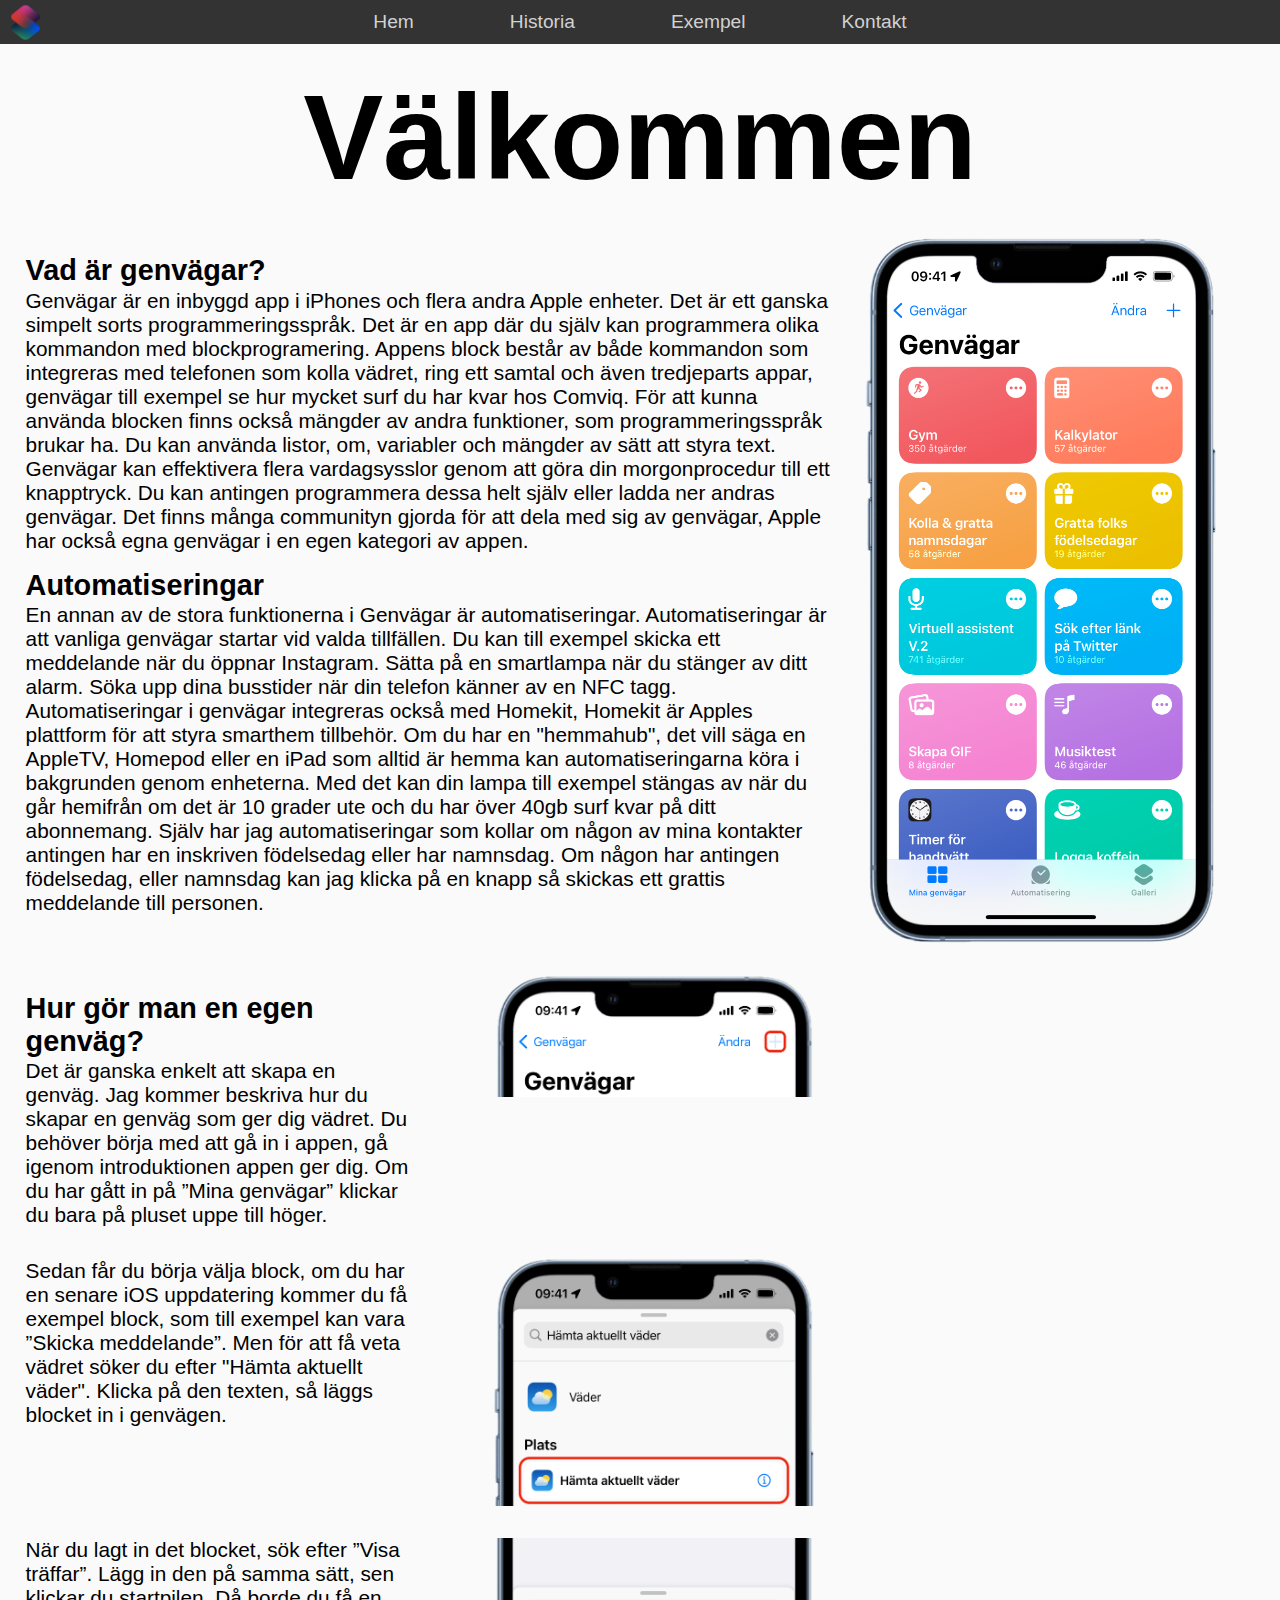
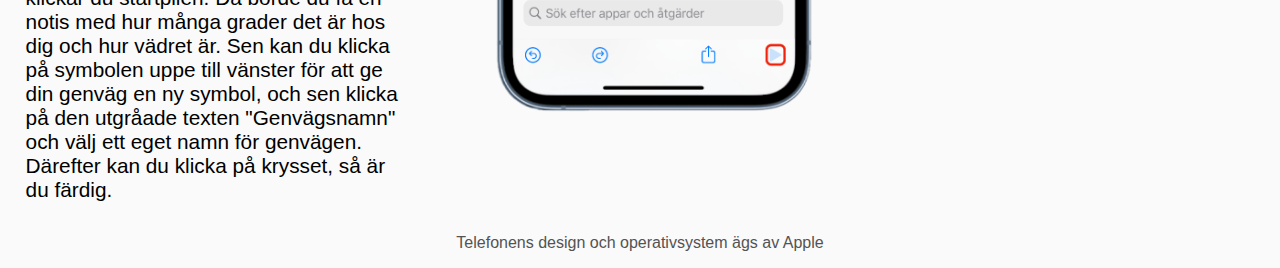
==== index.html @ bc95b7c4 "kopierade in koden" ====
<!DOCTYPE html>
<html lang="sv">

<head>
    <meta charset="UTF-8">
    <meta name="viewport" content="width=device-width, initial-scale=1.0">
    <title>Genvägar</title>
    <meta
    name="description"
    content="En hemsida för genvägar"
    >
    <meta name="theme-color" content="rgb(51,51,51)"/>

    <link rel="icon" href="pictures/shortcut-logo.svg">

    <link rel="stylesheet" href="css/global.css">
    <link rel="stylesheet" href="css/hem.css">

    <script src="script/script.js" defer> </script>
</head>
<body>
    <a class="Hidden-link" href="#Main-content">
        Gå direkt till huvudinnehållet
    </a>
    <header style="z-index: 2">
        <div class="logo">
            <a href="index.html" class="shortcut_logo"><img src="pictures/shortcut-logo.svg" alt="Genvägar loggan" width="35" height="35"></a>
        </div>
        <nav class="menu">
            <button id="hamburgare" class="hamburgare-knapp disable-tap-zoom">
menu
            </button>
                <ul class="disable-tap-zoom">
                    <li><a href="index.html">Hem</a></li>
                    <li><a href="historia.html">Historia</a></li>
                    <li><a href="exempel.html">Exempel</a></li>
                    <li><a href="kontakt.html">Kontakt</a></li>
                </ul>
        </nav>
    </header>
    <main id="Main-content" class="main-grid">
        <h1 class="rubrik">Välkommen</h1>
        <div class="Text-container">
        <h2 class="hem-text mini-rubrik">Vad är genvägar?</h2>
        <p class="hem-text text">
        Genvägar är en inbyggd app i iPhones och flera andra Apple enheter. Det är ett ganska simpelt sorts programmeringsspråk. Det är en app där du själv kan programmera olika kommandon med blockprogramering. Appens block består av både kommandon som integreras med telefonen som kolla vädret, ring ett samtal och även tredjeparts appar, genvägar till exempel se hur mycket surf du har kvar hos Comviq. För att kunna använda blocken finns också mängder av andra funktioner, som programmeringsspråk brukar ha. Du kan använda listor, om, variabler och mängder av sätt att styra text. Genvägar kan effektivera flera vardagsysslor genom att göra din morgonprocedur till ett knapptryck. Du kan antingen programmera dessa helt själv eller ladda ner andras genvägar. Det finns många communityn gjorda för att dela med sig av genvägar, Apple har också egna genvägar i en egen kategori av   appen.</p>
        <h2 class="hem-text mini-rubrik">Automatiseringar</h2>
        <p class="hem-text text">
            En annan av de stora funktionerna i Genvägar är automatiseringar. Automatiseringar är att vanliga genvägar startar vid valda tillfällen. Du kan till exempel skicka ett meddelande när du öppnar Instagram. Sätta på en smartlampa när du stänger av ditt alarm. Söka upp dina busstider när din telefon känner av en NFC tagg. Automatiseringar i genvägar integreras också med Homekit, Homekit är Apples plattform för att styra smarthem tillbehör. Om du har en "hemmahub", det vill säga en AppleTV, Homepod eller en iPad som alltid är hemma kan automatiseringarna köra i bakgrunden genom enheterna. Med det kan din lampa till exempel stängas av när du går hemifrån om det är 10 grader ute och du har över 40gb surf kvar på ditt abonnemang. Själv har jag automatiseringar som kollar om någon av mina kontakter antingen har en inskriven födelsedag eller har namnsdag. Om någon har antingen födelsedag, eller namnsdag kan jag klicka på en knapp så skickas ett grattis meddelande till personen.</p>
    </div>
        <img src="pictures/instructions/shortcut-picture.png" alt="Appen genvägar" class="Shortcut-phone" width="350" height="705">
    <div class="instruktion1 instruktion">
        <h2 class="hem-text mini-rubrik">Hur gör man en egen genväg?</h2>
        <p class="hem-text text">Det är ganska enkelt att skapa en genväg. Jag kommer beskriva hur du skapar en genväg som ger dig vädret. Du behöver börja med att gå in i appen, gå igenom introduktionen appen ger dig. Om du har gått in på ”Mina genvägar” klickar du bara på pluset uppe till höger.</p>
    </div>
    <img src="pictures/instructions/shortcut-instruction1.png" alt="Plus markerat" width="700" height="265" class="instruktion2 Shortcut-phone instruktion">
    <p class="hem-text text instruktion3 instruktion">Sedan får du börja välja block, om du har en senare iOS uppdatering kommer du få exempel block, som till exempel kan vara ”Skicka meddelande”. Men för att få veta vädret söker du efter "Hämta aktuellt väder". Klicka på den texten, så läggs blocket in i genvägen. </p>
    <img src="pictures/instructions/shortcut-instruction2.png" alt="Blocket som ska väljas markerat" width="700" height="540" class="instruktion4 Shortcut-phone instruktion">
    <p class="hem-text text instruktion5 instruktion">När du lagt in det blocket, sök efter ”Visa träffar”. Lägg in den på samma sätt, sen klickar du startpilen. Då borde du få en notis med hur många grader det är hos dig och hur vädret är. Sen kan du klicka på symbolen uppe till vänster för att ge din genväg en ny symbol, och sen klicka på den utgråade texten "Genvägsnamn" och välj ett eget namn för genvägen. Därefter kan du klicka på krysset, så är du färdig.</p>
    <img src="pictures/instructions/shortcut-instruction3.png" alt="Kör knappen markrad" width="700" height="380" class="instruktion6 Shortcut-phone instruktion">
    </main>
<footer>
    <p class="copyright-text">
        Telefonens design och operativsystem ägs av Apple
    </p>
</footer>
</body>
</html>
---- css/global.css ----
@font-face {
    font-family: 'Material Icons';
    font-style: normal;
    font-weight: 400;
    src: url('../fonts/icons.woff2') format('woff2');
}

* { margin: 0; padding: 0; }

:focus-visible {
    outline: 5px solid hsl(113, 66%, 55%);
    border-radius: 5px;
}
.Hidden-link {
    position: absolute;
    left: -10000px;
    background-color: rgb(10, 10, 10);
    z-index: 10;
}
.Hidden-link:focus-visible {
    position: relative;
    left: 0;
    top: 0;
    width: 100%;
    margin: 0;
    display: block;
    outline: none;
    padding-top: 10px;
    padding-bottom: 10px;
    padding-left: 10px;
    border-radius: 0px;
    color: rgb(241, 241, 241);
}
body {
    font-family: -apple-system, BlinkMacSystemFont, sans-serif;
    background-color: hsl(0, 0%, 98%);
    height: fit-content;
}
@media (prefers-color-scheme: dark) {
    body {
        background-color: hsl(0, 0%, 93%);
    }
}
header {
    display: flex;
    flex-direction: row;
    background-color: rgb(51,51,51);
    position: sticky; top: 0; width: 100%;
    height: 44px;
    align-items: center;
}
.menu {
    display: flex;
    flex-grow: 1;
    justify-content: center;
    align-items: center;
    font-size: 1.2rem;
    margin-right: 3.2rem;
}
.menu ul {
    display: flex;
    column-gap: clamp(0vw,5em,10vw);
    justify-content: center;
    align-items: center;
    color: rgba(238,238,238,255);
    list-style-type: none;
}
.menu ul a{
color: rgb(209, 209, 209);
text-decoration: none;
}
.shortcut_logo img{
    width: 2.2rem;
    align-self: center;
}
.shortcut_logo {
    height: max-content;
    display:flex;
}
.logo {
    margin: 0 0.5rem;
    display: flex;
}
.hamburgare-knapp {
    font-family: "Material Icons";
    display: none;
    color: rgb(209, 209, 209);
    background: none;
    border: none;
    font-size: 2rem;
}
.hamburgare-knapp:focus:not(:focus-visible){
    outline: none;
}
@media (hover: hover) {
    .menu ul a:hover,
    .menu ul a:focus-visible{
    background: linear-gradient(140deg, #ce3459, #094f97);
    -webkit-background-clip: text;
    background-clip: text;
    -webkit-text-fill-color: transparent;
    }
    .hamburgare-knapp:hover,
    .hamburgare-knapp:focus-visible{
    background: linear-gradient(140deg, #ce3459, #094f97);
    -webkit-background-clip: text;
    background-clip: text;
    -webkit-text-fill-color: transparent;
    }
    .menu ul a:focus-visible {
    outline: 2px solid hsl(113, 100%, 80%);
    }
    .hamburgare-knapp:focus-visible {
    outline: 2px solid hsl(113, 100%, 80%);
    }
    .shortcut_logo:focus-visible{
    outline: 2px solid hsl(113, 100%, 80%);
    }
}

.rubrik {
    text-align: center;
    font-size: clamp(3rem,10vw,7.5rem);
    margin-top: 1.5rem;
}
.mini-rubrik {
    font-size: 180%;
    margin-bottom: 0.1rem;
    margin-top: 1rem;
}
.text {
    font-size: 130%;
}

.copyright-text {
    color: rgb(83, 83, 83);
    font-size: 1rem;
    text-align: center;
    margin-top: 2rem;
    margin-bottom: 1rem;

}
@media screen and (max-width: 600px) {
    header {
    position: sticky;
    top: 0; 
    width: 100%;
    height: 48px;
    max-height: 75vh;
    transition: none 0.3s;
    }
    header .menu ul {
        display: none;
        top: 300%;
        flex-grow: 1;
        justify-content: space-evenly;
    }
    header.open .menu ul {
        display: flex;
        flex-direction: column;
    }
    header.open {
        height: 75vh;
        align-items: flex-start;
        padding-top: 0.4rem;
        transition-property: height, align-items;
    }
    header.open .hamburgare-knapp {
        margin-top: 0.1rem;
    }
    .hamburgare-knapp {
        display: block;
    }
    header.open .logo {
        transition: none;
    }
    header .menu {
        position: relative;
        flex-direction: column;
        align-self: stretch;
        font-size: 2rem;
    }
    .mini-rubrik {
        font-size: 135%;

    }
    .text {
        font-size: 110%;
    }
}
.disable-tap-zoom {
    touch-action: manipulation;
}
---- css/hem.css ----
.main-grid {
    margin: clamp(1rem, 2vw, 3rem);
    margin-top: 0px;
    display: grid;
    grid-template-rows: min-content min-content min-content min-content min-content;
    grid-template-columns: 1fr 1fr 1fr;
    grid-template-areas:
        "head head head"
        "text text pic"
        "ins1 ins2 no"
        "ins3 ins4 no"
        "ins5 ins6 no"
    ;
    gap: 2rem;
}

.hem-text {
    text-align: left;
    max-width: 1000px;
}

.rubrik {
    grid-area: head;
}

.Text-container {
    grid-area: text;
}

.Shortcut-phone {
    grid-area: pic;
    max-width: 100%;
    object-fit: contain;
    height: auto;
    align-self: start;
}

.instruktion1 {
    grid-area: ins1;
}

.instruktion2 {
    grid-area: ins2;
}

.instruktion3 {
    grid-area: ins3;
}

.instruktion4 {
    grid-area: ins4;
}

.instruktion5 {
    grid-area: ins5;
}

.instruktion6 {
    grid-area: ins6;
}
.instruktion2, .instruktion4, .instruktion6 {
    margin-left: 3rem;
    width: 20rem;
    height: auto;
}
@media screen and (max-width: 950px) {
    .main-grid {
        grid-template-areas:
        "head head head"
        "text text pic"
        "ins1 ins1 ins2"
        "ins3 ins3 ins4"
        "ins5 ins5 ins6"
    ;
    }
    .instruktion2, .instruktion4, .instruktion6 {
        margin-left: 0rem;
    }
}
@media screen and (max-width: 600px) {
    .Shortcut-phone {
        justify-self: center;
    }
    .main-grid {
        grid-template-columns: 100%;
        grid-template-rows: min-content min-content min-content;
        padding-right: 0px;
        margin-top: clamp(1rem, 2vw, 3rem);
        grid-template-areas:
            "head"
            "text"
            "pic"
            "ins1"
            "ins2"
            "ins3"
            "ins4"
            "ins5"
            "ins6";
    }

    .Shortcut-phone {
        max-width: 50%;
    }
    .instruktion2, .instruktion4, .instruktion6 {
        justify-self: center;
    }
}
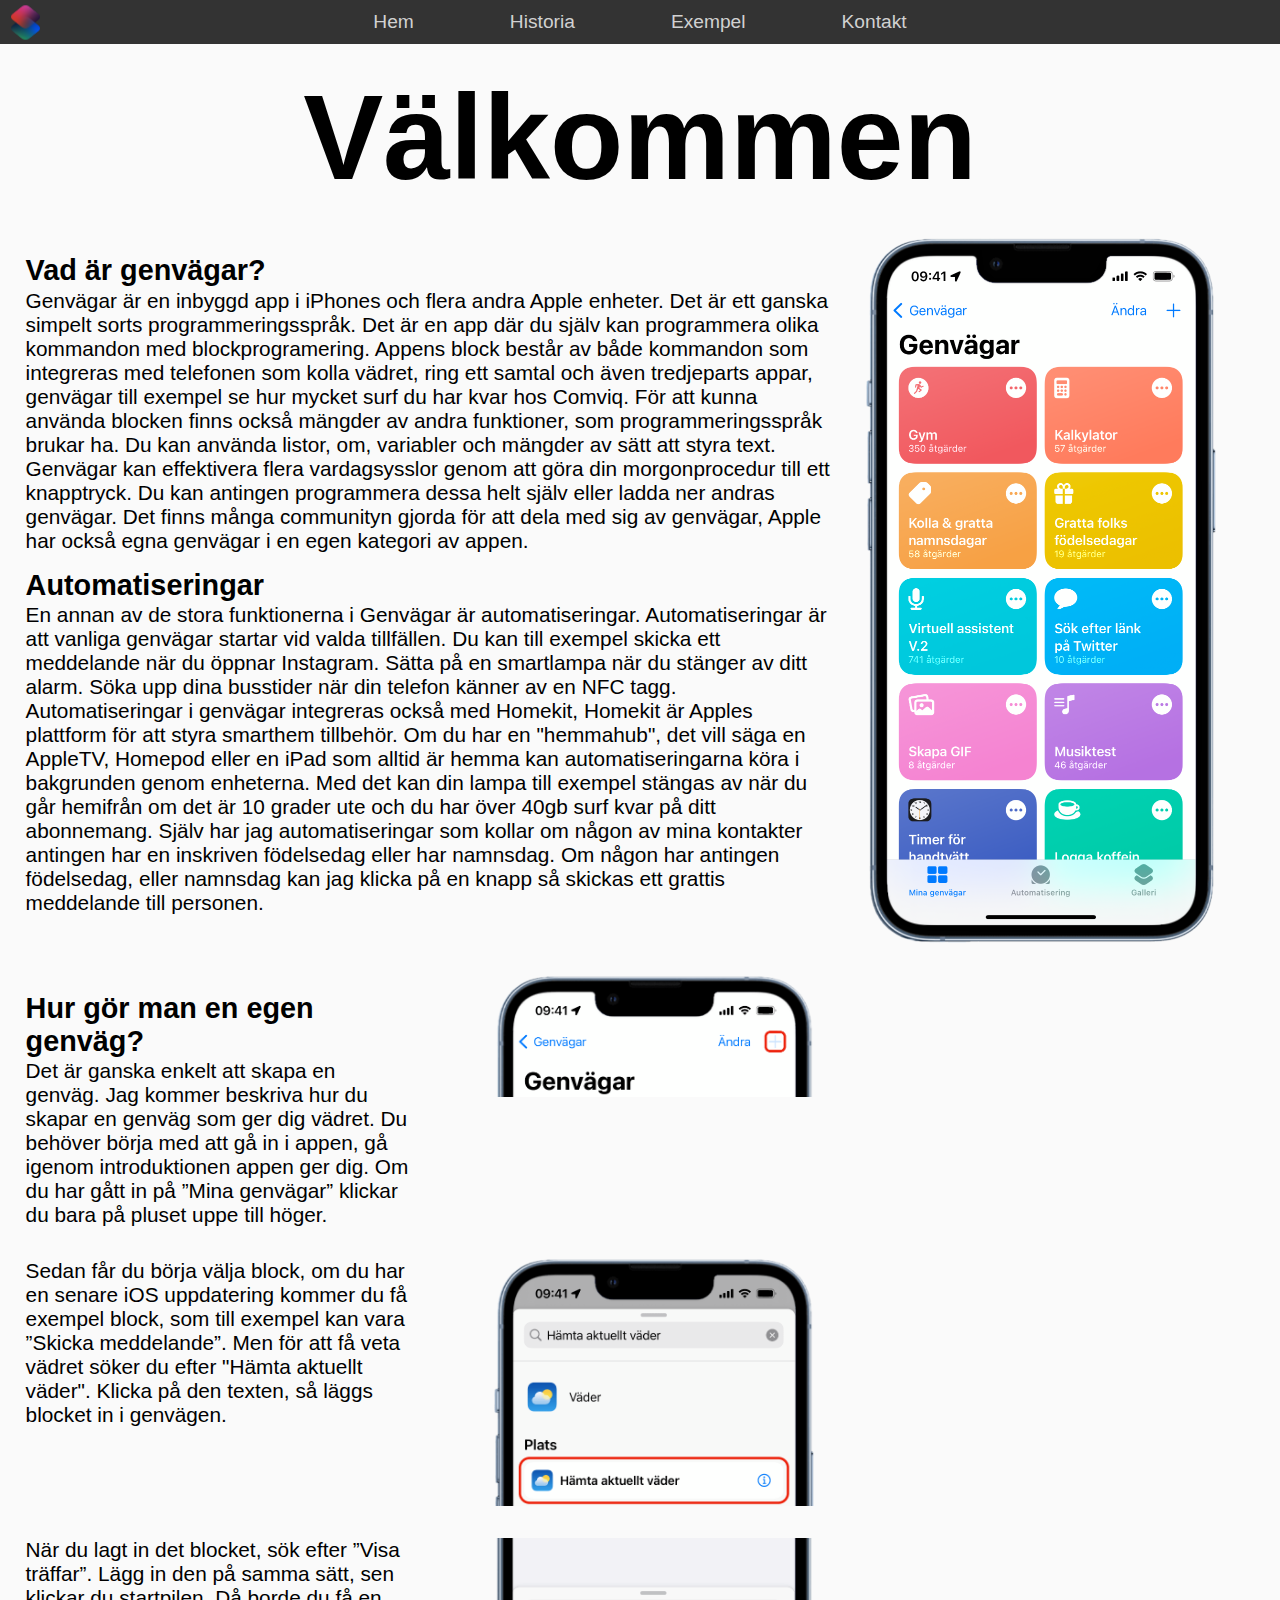
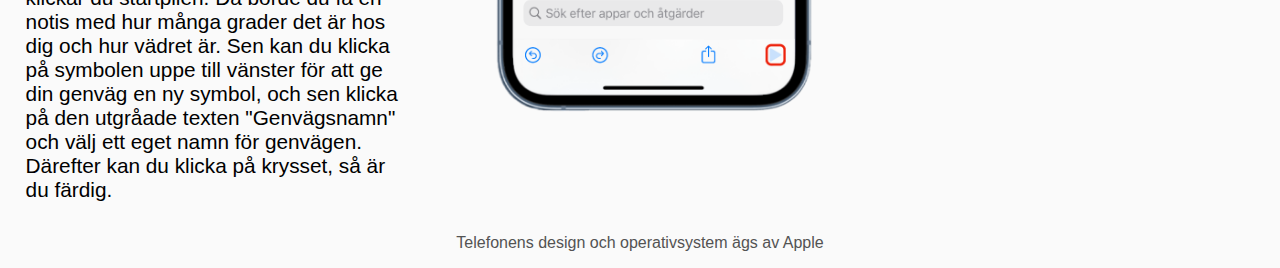
==== commit e31d5363: "Fixade det Andreas ville" ====
--- a/index.html
+++ b/index.html
@@ -1,68 +1 @@
-<!DOCTYPE html>
-<html lang="sv">
-
-<head>
-    <meta charset="UTF-8">
-    <meta name="viewport" content="width=device-width, initial-scale=1.0">
-    <title>Genvägar</title>
-    <meta
-    name="description"
-    content="En hemsida för genvägar"
-    >
-    <meta name="theme-color" content="rgb(51,51,51)"/>
-
-    <link rel="icon" href="pictures/shortcut-logo.svg">
-
-    <link rel="stylesheet" href="css/global.css">
-    <link rel="stylesheet" href="css/hem.css">
-
-    <script src="script/script.js" defer> </script>
-</head>
-<body>
-    <a class="Hidden-link" href="#Main-content">
-        Gå direkt till huvudinnehållet
-    </a>
-    <header style="z-index: 2">
-        <div class="logo">
-            <a href="index.html" class="shortcut_logo"><img src="pictures/shortcut-logo.svg" alt="Genvägar loggan" width="35" height="35"></a>
-        </div>
-        <nav class="menu">
-            <button id="hamburgare" class="hamburgare-knapp disable-tap-zoom">
-menu
-            </button>
-                <ul class="disable-tap-zoom">
-                    <li><a href="index.html">Hem</a></li>
-                    <li><a href="historia.html">Historia</a></li>
-                    <li><a href="exempel.html">Exempel</a></li>
-                    <li><a href="kontakt.html">Kontakt</a></li>
-                </ul>
-        </nav>
-    </header>
-    <main id="Main-content" class="main-grid">
-        <h1 class="rubrik">Välkommen</h1>
-        <div class="Text-container">
-        <h2 class="hem-text mini-rubrik">Vad är genvägar?</h2>
-        <p class="hem-text text">
-        Genvägar är en inbyggd app i iPhones och flera andra Apple enheter. Det är ett ganska simpelt sorts programmeringsspråk. Det är en app där du själv kan programmera olika kommandon med blockprogramering. Appens block består av både kommandon som integreras med telefonen som kolla vädret, ring ett samtal och även tredjeparts appar, genvägar till exempel se hur mycket surf du har kvar hos Comviq. För att kunna använda blocken finns också mängder av andra funktioner, som programmeringsspråk brukar ha. Du kan använda listor, om, variabler och mängder av sätt att styra text. Genvägar kan effektivera flera vardagsysslor genom att göra din morgonprocedur till ett knapptryck. Du kan antingen programmera dessa helt själv eller ladda ner andras genvägar. Det finns många communityn gjorda för att dela med sig av genvägar, Apple har också egna genvägar i en egen kategori av   appen.</p>
-        <h2 class="hem-text mini-rubrik">Automatiseringar</h2>
-        <p class="hem-text text">
-            En annan av de stora funktionerna i Genvägar är automatiseringar. Automatiseringar är att vanliga genvägar startar vid valda tillfällen. Du kan till exempel skicka ett meddelande när du öppnar Instagram. Sätta på en smartlampa när du stänger av ditt alarm. Söka upp dina busstider när din telefon känner av en NFC tagg. Automatiseringar i genvägar integreras också med Homekit, Homekit är Apples plattform för att styra smarthem tillbehör. Om du har en "hemmahub", det vill säga en AppleTV, Homepod eller en iPad som alltid är hemma kan automatiseringarna köra i bakgrunden genom enheterna. Med det kan din lampa till exempel stängas av när du går hemifrån om det är 10 grader ute och du har över 40gb surf kvar på ditt abonnemang. Själv har jag automatiseringar som kollar om någon av mina kontakter antingen har en inskriven födelsedag eller har namnsdag. Om någon har antingen födelsedag, eller namnsdag kan jag klicka på en knapp så skickas ett grattis meddelande till personen.</p>
-    </div>
-        <img src="pictures/instructions/shortcut-picture.png" alt="Appen genvägar" class="Shortcut-phone" width="350" height="705">
-    <div class="instruktion1 instruktion">
-        <h2 class="hem-text mini-rubrik">Hur gör man en egen genväg?</h2>
-        <p class="hem-text text">Det är ganska enkelt att skapa en genväg. Jag kommer beskriva hur du skapar en genväg som ger dig vädret. Du behöver börja med att gå in i appen, gå igenom introduktionen appen ger dig. Om du har gått in på ”Mina genvägar” klickar du bara på pluset uppe till höger.</p>
-    </div>
-    <img src="pictures/instructions/shortcut-instruction1.png" alt="Plus markerat" width="700" height="265" class="instruktion2 Shortcut-phone instruktion">
-    <p class="hem-text text instruktion3 instruktion">Sedan får du börja välja block, om du har en senare iOS uppdatering kommer du få exempel block, som till exempel kan vara ”Skicka meddelande”. Men för att få veta vädret söker du efter "Hämta aktuellt väder". Klicka på den texten, så läggs blocket in i genvägen. </p>
-    <img src="pictures/instructions/shortcut-instruction2.png" alt="Blocket som ska väljas markerat" width="700" height="540" class="instruktion4 Shortcut-phone instruktion">
-    <p class="hem-text text instruktion5 instruktion">När du lagt in det blocket, sök efter ”Visa träffar”. Lägg in den på samma sätt, sen klickar du startpilen. Då borde du få en notis med hur många grader det är hos dig och hur vädret är. Sen kan du klicka på symbolen uppe till vänster för att ge din genväg en ny symbol, och sen klicka på den utgråade texten "Genvägsnamn" och välj ett eget namn för genvägen. Därefter kan du klicka på krysset, så är du färdig.</p>
-    <img src="pictures/instructions/shortcut-instruction3.png" alt="Kör knappen markrad" width="700" height="380" class="instruktion6 Shortcut-phone instruktion">
-    </main>
-<footer>
-    <p class="copyright-text">
-        Telefonens design och operativsystem ägs av Apple
-    </p>
-</footer>
-</body>
-</html>+<!DOCTYPE html><html lang="sv"><head> <meta charset="UTF-8"> <meta name="viewport" content="width=device-width, initial-scale=1.0"> <title>Genvägar</title> <meta name="description" content="En hemsida för genvägar" > <meta name="theme-color" content="rgb(51,51,51)"/> <link rel="icon" href="pictures/shortcut-logo.svg"> <link rel="stylesheet" href="css/global.css"> <link rel="stylesheet" href="css/hem.css"> <script src="script/script.js" defer> </script></head><body> <a class="Hidden-link" href="#Main-content"> Gå direkt till huvudinnehållet </a> <header style="z-index: 2"> <div class="logo"> <a href="index.html" class="shortcut_logo"><img src="pictures/shortcut-logo.svg" alt="Genvägar loggan" width="35" height="35"></a> </div><nav class="menu"> <button id="hamburgare" class="hamburgare-knapp disable-tap-zoom">menu </button> <ul class="disable-tap-zoom"> <li><a href="index.html">Hem</a></li><li><a href="historia.html">Historia</a></li><li><a href="exempel.html">Exempel</a></li><li><a href="kontakt.html">Kontakt</a></li></ul> </nav> </header> <main id="Main-content" class="main-grid"> <h1 class="rubrik">Välkommen</h1> <div class="Text-container"> <h2 class="hem-text mini-rubrik">Vad är genvägar?</h2> <p class="hem-text text"> Genvägar är en inbyggd app i iPhones och flera andra Apple enheter. Det är ett ganska simpelt sorts programmeringsspråk. Det är en app där du själv kan programmera olika kommandon med blockprogramering. Appens block består av både kommandon som integreras med telefonen som kolla vädret, ring ett samtal och även tredjeparts appar, genvägar till exempel se hur mycket surf du har kvar hos Comviq. För att kunna använda blocken finns också mängder av andra funktioner, som programmeringsspråk brukar ha. Du kan använda listor, om, variabler och mängder av sätt att styra text. Genvägar kan effektivera flera vardagsysslor genom att göra din morgonprocedur till ett knapptryck. Du kan antingen programmera dessa helt själv eller ladda ner andras genvägar. Det finns många communityn gjorda för att dela med sig av genvägar, Apple har också egna genvägar i en egen kategori av appen.</p><h2 class="hem-text mini-rubrik">Automatiseringar</h2> <p class="hem-text text"> En annan av de stora funktionerna i Genvägar är automatiseringar. Automatiseringar är att vanliga genvägar startar vid valda tillfällen. Du kan till exempel skicka ett meddelande när du öppnar Instagram. Sätta på en smartlampa när du stänger av ditt alarm. Söka upp dina busstider när din telefon känner av en NFC tagg. Automatiseringar i genvägar integreras också med Homekit, Homekit är Apples plattform för att styra smarthem tillbehör. Om du har en "hemmahub", det vill säga en AppleTV, Homepod eller en iPad som alltid är hemma kan automatiseringarna köra i bakgrunden genom enheterna. Med det kan din lampa till exempel stängas av när du går hemifrån om det är 10 grader ute och du har över 40gb surf kvar på ditt abonnemang. Själv har jag automatiseringar som kollar om någon av mina kontakter antingen har en inskriven födelsedag eller har namnsdag. Om någon har antingen födelsedag, eller namnsdag kan jag klicka på en knapp så skickas ett grattis meddelande till personen.</p></div><img src="pictures/instructions/shortcut-picture.webp" alt="Appen genvägar" class="Shortcut-phone" width="350" height="705"> <div class="instruktion1 instruktion"> <h2 class="hem-text mini-rubrik">Hur gör man en egen genväg?</h2> <p class="hem-text text">Det är ganska enkelt att skapa en genväg. Jag kommer beskriva hur du skapar en genväg som ger dig vädret. Du behöver börja med att gå in i appen, gå igenom introduktionen appen ger dig. Om du har gått in på ”Mina genvägar” klickar du bara på pluset uppe till höger.</p></div><img src="pictures/instructions/shortcut-instruction1.webp" alt="Plus markerat" width="700" height="265" class="instruktion2 Shortcut-phone instruktion"> <p class="hem-text text instruktion3 instruktion">Sedan får du börja välja block, om du har en senare iOS uppdatering kommer du få exempel block, som till exempel kan vara ”Skicka meddelande”. Men för att få veta vädret söker du efter "Hämta aktuellt väder". Klicka på den texten, så läggs blocket in i genvägen. </p><img src="pictures/instructions/shortcut-instruction2.webp" alt="Blocket som ska väljas markerat" width="700" height="540" class="instruktion4 Shortcut-phone instruktion"> <p class="hem-text text instruktion5 instruktion">När du lagt in det blocket, sök efter ”Visa träffar”. Lägg in den på samma sätt, sen klickar du startpilen. Då borde du få en notis med hur många grader det är hos dig och hur vädret är. Sen kan du klicka på symbolen uppe till vänster för att ge din genväg en ny symbol, och sen klicka på den utgråade texten "Genvägsnamn" och välj ett eget namn för genvägen. Därefter kan du klicka på krysset, så är du färdig.</p><img src="pictures/instructions/shortcut-instruction3.webp" alt="Kör knappen markrad" width="700" height="380" class="instruktion6 Shortcut-phone instruktion"> </main><footer> <p class="copyright-text"> Telefonens design och operativsystem ägs av Apple </p></footer></body></html>--- a/css/global.css
+++ b/css/global.css
@@ -1,193 +1 @@
-@font-face {
-    font-family: 'Material Icons';
-    font-style: normal;
-    font-weight: 400;
-    src: url('../fonts/icons.woff2') format('woff2');
-}
-
-* { margin: 0; padding: 0; }
-
-:focus-visible {
-    outline: 5px solid hsl(113, 66%, 55%);
-    border-radius: 5px;
-}
-.Hidden-link {
-    position: absolute;
-    left: -10000px;
-    background-color: rgb(10, 10, 10);
-    z-index: 10;
-}
-.Hidden-link:focus-visible {
-    position: relative;
-    left: 0;
-    top: 0;
-    width: 100%;
-    margin: 0;
-    display: block;
-    outline: none;
-    padding-top: 10px;
-    padding-bottom: 10px;
-    padding-left: 10px;
-    border-radius: 0px;
-    color: rgb(241, 241, 241);
-}
-body {
-    font-family: -apple-system, BlinkMacSystemFont, sans-serif;
-    background-color: hsl(0, 0%, 98%);
-    height: fit-content;
-}
-@media (prefers-color-scheme: dark) {
-    body {
-        background-color: hsl(0, 0%, 93%);
-    }
-}
-header {
-    display: flex;
-    flex-direction: row;
-    background-color: rgb(51,51,51);
-    position: sticky; top: 0; width: 100%;
-    height: 44px;
-    align-items: center;
-}
-.menu {
-    display: flex;
-    flex-grow: 1;
-    justify-content: center;
-    align-items: center;
-    font-size: 1.2rem;
-    margin-right: 3.2rem;
-}
-.menu ul {
-    display: flex;
-    column-gap: clamp(0vw,5em,10vw);
-    justify-content: center;
-    align-items: center;
-    color: rgba(238,238,238,255);
-    list-style-type: none;
-}
-.menu ul a{
-color: rgb(209, 209, 209);
-text-decoration: none;
-}
-.shortcut_logo img{
-    width: 2.2rem;
-    align-self: center;
-}
-.shortcut_logo {
-    height: max-content;
-    display:flex;
-}
-.logo {
-    margin: 0 0.5rem;
-    display: flex;
-}
-.hamburgare-knapp {
-    font-family: "Material Icons";
-    display: none;
-    color: rgb(209, 209, 209);
-    background: none;
-    border: none;
-    font-size: 2rem;
-}
-.hamburgare-knapp:focus:not(:focus-visible){
-    outline: none;
-}
-@media (hover: hover) {
-    .menu ul a:hover,
-    .menu ul a:focus-visible{
-    background: linear-gradient(140deg, #ce3459, #094f97);
-    -webkit-background-clip: text;
-    background-clip: text;
-    -webkit-text-fill-color: transparent;
-    }
-    .hamburgare-knapp:hover,
-    .hamburgare-knapp:focus-visible{
-    background: linear-gradient(140deg, #ce3459, #094f97);
-    -webkit-background-clip: text;
-    background-clip: text;
-    -webkit-text-fill-color: transparent;
-    }
-    .menu ul a:focus-visible {
-    outline: 2px solid hsl(113, 100%, 80%);
-    }
-    .hamburgare-knapp:focus-visible {
-    outline: 2px solid hsl(113, 100%, 80%);
-    }
-    .shortcut_logo:focus-visible{
-    outline: 2px solid hsl(113, 100%, 80%);
-    }
-}
-
-.rubrik {
-    text-align: center;
-    font-size: clamp(3rem,10vw,7.5rem);
-    margin-top: 1.5rem;
-}
-.mini-rubrik {
-    font-size: 180%;
-    margin-bottom: 0.1rem;
-    margin-top: 1rem;
-}
-.text {
-    font-size: 130%;
-}
-
-.copyright-text {
-    color: rgb(83, 83, 83);
-    font-size: 1rem;
-    text-align: center;
-    margin-top: 2rem;
-    margin-bottom: 1rem;
-
-}
-@media screen and (max-width: 600px) {
-    header {
-    position: sticky;
-    top: 0; 
-    width: 100%;
-    height: 48px;
-    max-height: 75vh;
-    transition: none 0.3s;
-    }
-    header .menu ul {
-        display: none;
-        top: 300%;
-        flex-grow: 1;
-        justify-content: space-evenly;
-    }
-    header.open .menu ul {
-        display: flex;
-        flex-direction: column;
-    }
-    header.open {
-        height: 75vh;
-        align-items: flex-start;
-        padding-top: 0.4rem;
-        transition-property: height, align-items;
-    }
-    header.open .hamburgare-knapp {
-        margin-top: 0.1rem;
-    }
-    .hamburgare-knapp {
-        display: block;
-    }
-    header.open .logo {
-        transition: none;
-    }
-    header .menu {
-        position: relative;
-        flex-direction: column;
-        align-self: stretch;
-        font-size: 2rem;
-    }
-    .mini-rubrik {
-        font-size: 135%;
-
-    }
-    .text {
-        font-size: 110%;
-    }
-}
-.disable-tap-zoom {
-    touch-action: manipulation;
-}+@font-face{font-family: 'Material Icons'; font-style: normal; font-weight: 400; src: url('../fonts/icons.woff2') format('woff2');}*{margin: 0; padding: 0;}:focus-visible{outline: 5px solid hsl(113, 66%, 55%); border-radius: 5px;}.Hidden-link{position: absolute; left: -10000px; background-color: rgb(10, 10, 10); z-index: 10;}.Hidden-link:focus-visible{position: relative; left: 0; top: 0; width: 100%; margin: 0; display: block; outline: none; padding-top: 10px; padding-bottom: 10px; padding-left: 10px; border-radius: 0px; color: rgb(241, 241, 241);}body{font-family: -apple-system, BlinkMacSystemFont, sans-serif; background-color: hsl(0, 0%, 98%); height: fit-content;}@media (prefers-color-scheme: dark){body{background-color: hsl(0, 0%, 93%);}}header{display: flex; flex-direction: row; background-color: rgb(51,51,51); position: sticky; top: 0; width: 100%; height: 44px; align-items: center;}.menu{display: flex; flex-grow: 1; justify-content: center; align-items: center; font-size: 1.2rem; margin-right: 3.2rem;}.menu ul{display: flex; column-gap: clamp(0vw,5em,10vw); justify-content: center; align-items: center; color: rgba(238,238,238,255); list-style-type: none;}.menu ul a{color: rgb(209, 209, 209);text-decoration: none;}.shortcut_logo img{width: 2.2rem; align-self: center;}.shortcut_logo{height: max-content; display:flex;}.logo{margin: 0 0.5rem; display: flex;}.hamburgare-knapp{font-family: "Material Icons"; display: none; color: rgb(209, 209, 209); background: none; border: none; font-size: 2rem;}.hamburgare-knapp:focus:not(:focus-visible){outline: none;}@media (hover: hover){.menu ul a:hover, .menu ul a:focus-visible{background: linear-gradient(140deg, #ce3459, #094f97); -webkit-background-clip: text; background-clip: text; -webkit-text-fill-color: transparent;}.hamburgare-knapp:hover, .hamburgare-knapp:focus-visible{background: linear-gradient(140deg, #ce3459, #094f97); -webkit-background-clip: text; background-clip: text; -webkit-text-fill-color: transparent;}.menu ul a:focus-visible{outline: 2px solid hsl(113, 100%, 80%);}.hamburgare-knapp:focus-visible{outline: 2px solid hsl(113, 100%, 80%);}.shortcut_logo:focus-visible{outline: 2px solid hsl(113, 100%, 80%);}}.rubrik{text-align: center; font-size: clamp(3rem,10vw,7.5rem); margin-top: 1.5rem;}.mini-rubrik{font-size: 180%; margin-bottom: 0.1rem; margin-top: 1rem;}.text{font-size: 130%;}.copyright-text{color: rgb(83, 83, 83); font-size: 1rem; text-align: center; margin-top: 2rem; margin-bottom: 1rem;}@media screen and (max-width: 600px){header{position: sticky; top: 0; width: 100%; height: 48px; max-height: 75vh; transition: none 0.3s;}header .menu ul{display: none; top: 300%; flex-grow: 1; justify-content: space-evenly;}header.open .menu ul{display: flex; flex-direction: column;}header.open{height: 75vh; align-items: flex-start; padding-top: 0.4rem; transition-property: height, align-items;}header.open .hamburgare-knapp{margin-top: 0.1rem;}.hamburgare-knapp{display: block;}header.open .logo{transition: none;}header .menu{position: relative; flex-direction: column; align-self: stretch; font-size: 2rem;}.mini-rubrik{font-size: 135%;}.text{font-size: 110%;}}.disable-tap-zoom{touch-action: manipulation;}--- a/css/hem.css
+++ b/css/hem.css
@@ -1,107 +1 @@
-.main-grid {
-    margin: clamp(1rem, 2vw, 3rem);
-    margin-top: 0px;
-    display: grid;
-    grid-template-rows: min-content min-content min-content min-content min-content;
-    grid-template-columns: 1fr 1fr 1fr;
-    grid-template-areas:
-        "head head head"
-        "text text pic"
-        "ins1 ins2 no"
-        "ins3 ins4 no"
-        "ins5 ins6 no"
-    ;
-    gap: 2rem;
-}
-
-.hem-text {
-    text-align: left;
-    max-width: 1000px;
-}
-
-.rubrik {
-    grid-area: head;
-}
-
-.Text-container {
-    grid-area: text;
-}
-
-.Shortcut-phone {
-    grid-area: pic;
-    max-width: 100%;
-    object-fit: contain;
-    height: auto;
-    align-self: start;
-}
-
-.instruktion1 {
-    grid-area: ins1;
-}
-
-.instruktion2 {
-    grid-area: ins2;
-}
-
-.instruktion3 {
-    grid-area: ins3;
-}
-
-.instruktion4 {
-    grid-area: ins4;
-}
-
-.instruktion5 {
-    grid-area: ins5;
-}
-
-.instruktion6 {
-    grid-area: ins6;
-}
-.instruktion2, .instruktion4, .instruktion6 {
-    margin-left: 3rem;
-    width: 20rem;
-    height: auto;
-}
-@media screen and (max-width: 950px) {
-    .main-grid {
-        grid-template-areas:
-        "head head head"
-        "text text pic"
-        "ins1 ins1 ins2"
-        "ins3 ins3 ins4"
-        "ins5 ins5 ins6"
-    ;
-    }
-    .instruktion2, .instruktion4, .instruktion6 {
-        margin-left: 0rem;
-    }
-}
-@media screen and (max-width: 600px) {
-    .Shortcut-phone {
-        justify-self: center;
-    }
-    .main-grid {
-        grid-template-columns: 100%;
-        grid-template-rows: min-content min-content min-content;
-        padding-right: 0px;
-        margin-top: clamp(1rem, 2vw, 3rem);
-        grid-template-areas:
-            "head"
-            "text"
-            "pic"
-            "ins1"
-            "ins2"
-            "ins3"
-            "ins4"
-            "ins5"
-            "ins6";
-    }
-
-    .Shortcut-phone {
-        max-width: 50%;
-    }
-    .instruktion2, .instruktion4, .instruktion6 {
-        justify-self: center;
-    }
-}+.main-grid{margin: clamp(1rem, 2vw, 3rem); margin-top: 0px; display: grid; grid-template-rows: min-content min-content min-content min-content min-content; grid-template-columns: 1fr 1fr 1fr; grid-template-areas: "head head head" "text text pic" "ins1 ins2 no" "ins3 ins4 no" "ins5 ins6 no" ; gap: 2rem;}.hem-text{text-align: left; max-width: 1000px;}.rubrik{grid-area: head;}.Text-container{grid-area: text;}.Shortcut-phone{grid-area: pic; max-width: 100%; object-fit: contain; height: auto; align-self: start;}.instruktion1{grid-area: ins1;}.instruktion2{grid-area: ins2;}.instruktion3{grid-area: ins3;}.instruktion4{grid-area: ins4;}.instruktion5{grid-area: ins5;}.instruktion6{grid-area: ins6;}.instruktion2, .instruktion4, .instruktion6{margin-left: 3rem; width: 20rem; height: auto;}@media screen and (max-width: 950px){.main-grid{grid-template-areas: "head head head" "text text pic" "ins1 ins1 ins2" "ins3 ins3 ins4" "ins5 ins5 ins6" ;}.instruktion2, .instruktion4, .instruktion6{margin-left: 0rem;}}@media screen and (max-width: 600px){.Shortcut-phone{justify-self: center;}.main-grid{grid-template-columns: 100%; grid-template-rows: min-content min-content min-content; padding-right: 0px; margin-top: clamp(1rem, 2vw, 3rem); grid-template-areas: "head" "text" "pic" "ins1" "ins2" "ins3" "ins4" "ins5" "ins6";}.Shortcut-phone{max-width: 50%;}.instruktion2, .instruktion4, .instruktion6{justify-self: center;}}